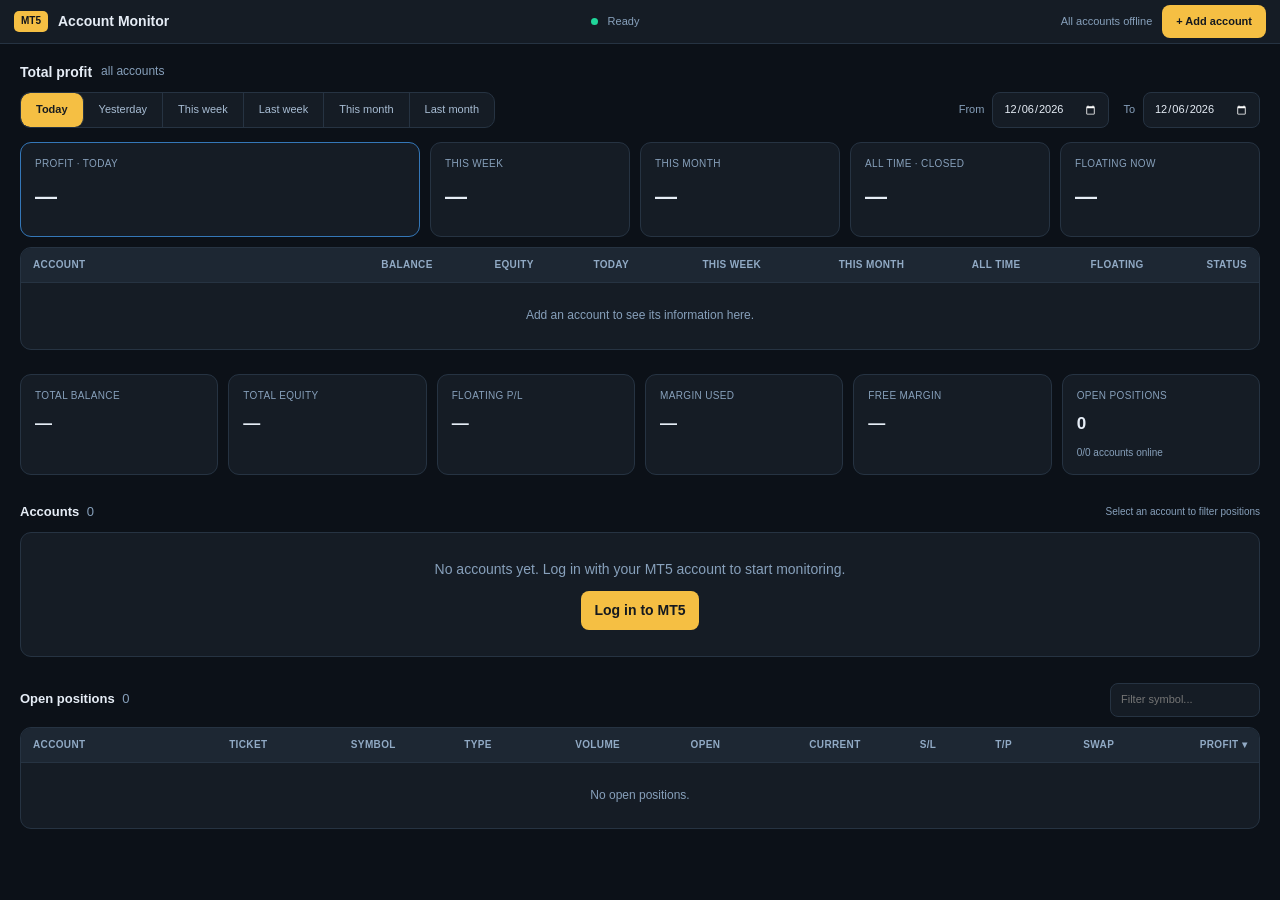
==== index.html @ d5f2b766 "Update index.html" ====
<!doctype html>
<html lang="en">
<head>
<meta charset="utf-8">
<meta name="viewport" content="width=device-width, initial-scale=1">
<meta name="theme-color" content="#0c1118">
<title>Mab KaaKoo | MT5 Account Monitor</title>
<link rel="stylesheet" href="style.css">
</head>
<body>
<header class="topbar">
  <div class="top-left"><span class="mt5-badge">MT5</span><strong>Account Monitor</strong></div>
  <div class="top-center"><span class="status-dot"></span><span id="systemStatus">Ready</span></div>
  <div class="top-right"><span id="onlineSummary">All accounts offline</span><button class="add-button" id="openAdd">+ Add account</button></div>
</header>
<main class="dashboard">
  <section class="profit-section">
    <div class="profit-title"><strong>Total profit</strong><span id="profitScope">all accounts</span></div>
    <div class="filter-line">
      <div class="period-tabs" id="periodTabs">
        <button class="period active" data-period="today">Today</button>
        <button class="period" data-period="yesterday">Yesterday</button>
        <button class="period" data-period="this_week">This week</button>
        <button class="period" data-period="last_week">Last week</button>
        <button class="period" data-period="this_month">This month</button>
        <button class="period" data-period="last_month">Last month</button>
      </div>
      <div class="date-range"><label>From <input type="date" id="dateFrom"></label><label>To <input type="date" id="dateTo"></label></div>
    </div>
    <div class="profit-cards">
      <article class="profit-card primary"><span id="profitPeriodLabel">PROFIT · TODAY</span><b id="profitSelected">—</b><small id="profitSelectedNote"></small></article>
      <article class="profit-card"><span>THIS WEEK</span><b id="profitWeek">—</b></article>
      <article class="profit-card"><span>THIS MONTH</span><b id="profitMonth">—</b></article>
      <article class="profit-card"><span>ALL TIME · CLOSED</span><b id="profitAll">—</b></article>
      <article class="profit-card"><span>FLOATING NOW</span><b id="profitFloating">—</b></article>
    </div>
    <div class="table-card profit-table-wrap">
      <table class="profit-table">
        <thead><tr><th>ACCOUNT</th><th>BALANCE</th><th>EQUITY</th><th>TODAY</th><th>THIS WEEK</th><th>THIS MONTH</th><th>ALL TIME</th><th>FLOATING</th><th>STATUS</th></tr></thead>
        <tbody id="accountRows"><tr><td colspan="9" class="empty-row">Add an account to see its information here.</td></tr></tbody>
      </table>
    </div>
  </section>

  <section class="totals-grid">
    <article class="total-card"><span>TOTAL BALANCE</span><b id="totalBalance">—</b></article>
    <article class="total-card"><span>TOTAL EQUITY</span><b id="totalEquity">—</b></article>
    <article class="total-card"><span>FLOATING P/L</span><b id="totalFloating">—</b></article>
    <article class="total-card"><span>MARGIN USED</span><b id="totalMargin">—</b></article>
    <article class="total-card"><span>FREE MARGIN</span><b id="totalFreeMargin">—</b></article>
    <article class="total-card"><span>OPEN POSITIONS</span><b id="totalPositions">0</b><small id="onlineCount">0/0 accounts online</small></article>
  </section>

  <section class="accounts-section">
    <div class="section-heading"><h2>Accounts <span id="accountCount">0</span></h2><span class="selection-hint" id="selectionHint">Select an account to filter positions</span></div>
    <div class="table-card accounts-empty" id="accountsEmpty">
      <p>No accounts yet. Log in with your MT5 account to start monitoring.</p>
      <button class="login-button" id="emptyAdd">Log in to MT5</button>
    </div>
    <div class="account-cards" id="accountCards"></div>
  </section>

  <section class="positions-section">
    <div class="section-heading"><h2>Open positions <span id="openPositionCount">0</span></h2><div class="position-tools"><button class="clear-filter hidden" id="clearAccountFilter">Show all accounts</button><input class="symbol-filter" id="symbolFilter" placeholder="Filter symbol..."></div></div>
    <div class="table-card positions-table-wrap">
      <table class="positions-table">
        <thead><tr><th>ACCOUNT</th><th>TICKET</th><th>SYMBOL</th><th>TYPE</th><th>VOLUME</th><th>OPEN</th><th>CURRENT</th><th>S/L</th><th>T/P</th><th>SWAP</th><th>PROFIT ▾</th></tr></thead>
        <tbody id="positionRows"><tr><td colspan="11" class="empty-row">No open positions.</td></tr></tbody>
      </table>
    </div>
  </section>
</main>

<div class="modal-backdrop hidden" id="addModal" role="dialog" aria-modal="true" aria-labelledby="modalTitle">
  <div class="modal">
    <button class="close-modal" id="closeModal" aria-label="Close">×</button>
    <h2 id="modalTitle">Log in to an MT5 account</h2>
    <p class="modal-intro">Open an account whose MetaTrader terminal is running the <strong>MT5 Monitor EA</strong>. You need its login, server and the 6-digit pairing code shown on the EA.</p>
    <form id="addAccountForm">
      <label for="accountLogin">Login (account number)</label>
      <input id="accountLogin" type="text" name="mt5_account_number" inputmode="numeric" placeholder="Enter MT5 account number" autocomplete="off" autocapitalize="off" autocorrect="off" spellcheck="false" data-form-type="other" data-lpignore="true" required>
      <label for="accountServer">Server</label>
      <input id="accountServer" placeholder="e.g. JustMarkets-Demo6" autocomplete="off" required>
      <label for="accountCode">Enter 6 Digit</label>
      <input id="accountCode" type="text" name="mt5_pairing_code" placeholder="Enter 6-digit pairing code" inputmode="numeric" minlength="6" maxlength="6" pattern="[0-9]{6}" autocomplete="off" autocapitalize="off" spellcheck="false" required>
      <label for="accountAlias">Display Alias Name</label>
      <input id="accountAlias" placeholder="e.g. T-XAUUSD" maxlength="40" required>
      <div id="formMessage" class="form-message" role="status"></div>
      <div class="modal-actions"><button type="button" class="cancel-button" id="cancelModal">Cancel</button><button type="submit" class="login-button" id="loginButton">Login</button></div>
    </form>
    <p class="modal-note">No MT5 password needed — the data comes from the EA running in the account's own terminal. Only people who know the pairing code can open the account.</p>
  </div>
</div>
<script src="./app.js"></script>
</body>
</html>
---- style.css ----
*{box-sizing:border-box} :root{color-scheme:dark;--bg:#0c1118;--panel:#151c25;--head:#1d2733;--line:#263342;--muted:#87a0bb;--text:#e6edf6;--yellow:#f5bf43;--green:#20d69a;--red:#ff5268;--blue:#4e9bff}
body{margin:0;background:var(--bg);color:var(--text);font:14px/1.45 -apple-system,BlinkMacSystemFont,"Segoe UI",Inter,Roboto,sans-serif}
button,input{font:inherit}.topbar{height:44px;border-bottom:1px solid var(--line);background:#151c25;display:flex;align-items:center;justify-content:space-between;padding:0 14px;position:sticky;top:0;z-index:5}
.top-left,.top-center,.top-right{display:flex;align-items:center;gap:10px}.top-left strong{font-size:14px}.mt5-badge{background:var(--yellow);color:#10151c;border-radius:5px;padding:3px 7px;font-size:10px;font-weight:900}.top-center{font-size:11px;color:var(--muted)}.status-dot{width:7px;height:7px;background:var(--green);border-radius:50%}.top-right{font-size:11px;color:var(--muted)}
.add-button,.login-button{background:var(--yellow);color:#14191f;border:0;border-radius:8px;padding:9px 14px;font-weight:700;cursor:pointer}.dashboard{max-width:1400px;width:calc(100% - 40px);margin:18px auto 42px}
.profit-title{display:flex;gap:9px;align-items:center;margin-bottom:10px}.profit-title span{color:var(--muted);font-size:12px}
.filter-line{display:flex;align-items:center;justify-content:space-between;gap:14px;margin-bottom:14px}.period-tabs{display:flex;overflow:hidden;border-radius:10px;background:var(--panel);border:1px solid var(--line)}.period{border:0;border-right:1px solid var(--line);background:transparent;color:#a8bdd4;padding:9px 15px;font-size:11px;cursor:pointer}.period:last-child{border-right:0}.period.active{background:var(--yellow);color:#171b20;font-weight:800;border-radius:9px}
.date-range{display:flex;gap:14px}.date-range label{display:flex;align-items:center;gap:8px;color:var(--muted);font-size:11px}.date-range input{background:var(--panel);border:1px solid var(--line);color:var(--text);border-radius:8px;padding:8px 10px}
.profit-cards{display:grid;grid-template-columns:2fr repeat(4,1fr);gap:10px;margin-bottom:10px}.profit-card,.total-card,.account-card{background:var(--panel);border:1px solid var(--line);border-radius:11px;padding:14px;min-width:0}.profit-card{min-height:86px;display:flex;flex-direction:column;gap:9px}.profit-card.primary{border-color:#3477b8}.profit-card span,.total-card span{font-size:10px;color:var(--muted);letter-spacing:.35px}.profit-card b{font-size:22px}.profit-card small{color:var(--muted);font-size:10px}.positive{color:var(--green)!important}.negative{color:var(--red)!important}
.table-card{background:var(--panel);border:1px solid var(--line);border-radius:11px;overflow:auto}.profit-table,.accounts-table,.positions-table{width:100%;border-collapse:collapse;white-space:nowrap}.profit-table th,.accounts-table th,.positions-table th{background:var(--head);color:#91aac5;font-size:10px;font-weight:600;letter-spacing:.35px;text-align:right;padding:10px 12px}.profit-table th:first-child,.accounts-table th:first-child,.positions-table th:first-child{text-align:left}.profit-table td,.accounts-table td,.positions-table td{padding:13px 12px;border-top:1px solid var(--line);font-size:12px;text-align:right}.profit-table td:first-child,.accounts-table td:first-child,.positions-table td:first-child{text-align:left}.account-main{display:block;font-weight:700;color:#e8eff8}.account-sub{display:block;color:var(--muted);font-size:10px;margin-top:3px}.empty-row{text-align:center!important;color:var(--muted);padding:24px!important}
.totals-grid{display:grid;grid-template-columns:repeat(6,minmax(0,1fr));gap:10px;margin:24px 0 28px}.total-card{min-height:84px;display:flex;flex-direction:column;gap:9px}.total-card b{font-size:17px}.total-card small{font-size:10px;color:var(--muted)}
.section-heading{display:flex;align-items:center;justify-content:space-between;margin:0 0 10px}.section-heading h2{font-size:13px;margin:0}.section-heading h2 span{font-weight:500;color:var(--muted);margin-left:4px}.selection-hint{font-size:10px;color:var(--muted)}
.accounts-section{margin-bottom:26px}.accounts-table-wrap{margin-bottom:12px}.accounts-table tbody tr{cursor:pointer}.accounts-table tbody tr:hover,.accounts-table tbody tr.selected{background:#1b2938}.online{color:var(--green)}.offline{color:var(--red)}
.account-cards{display:grid;grid-template-columns:repeat(auto-fill,minmax(250px,1fr));gap:12px}.account-card{cursor:pointer;transition:border-color .15s,background .15s}.account-card:hover{border-color:#5b8fc3}.account-card.selected{border:2px solid var(--yellow);padding:13px;background:#192330}.account-card-head{display:flex;justify-content:space-between;gap:8px;align-items:flex-start;margin-bottom:14px}.account-card-title{font-weight:800;font-size:14px}.account-card-sub{font-size:10px;color:var(--muted);margin-top:3px}.status-pill{font-size:9px;color:var(--green);background:#12352f;border-radius:20px;padding:3px 8px}.account-metrics{display:grid;grid-template-columns:1fr 1fr;gap:12px 18px}.metric span{display:block;color:var(--muted);font-size:10px}.metric b{display:block;font-size:13px;margin-top:3px}.account-card-foot{border-top:1px solid var(--line);margin-top:14px;padding-top:10px;display:flex;justify-content:space-between;color:var(--muted);font-size:10px}
.positions-section{margin-top:24px}.position-tools{display:flex;gap:8px;align-items:center}.symbol-filter{width:150px;background:var(--panel);border:1px solid var(--line);border-radius:8px;color:var(--text);padding:8px 10px;font-size:11px}.clear-filter{border:1px solid var(--line);background:#1b2938;color:var(--yellow);border-radius:8px;padding:7px 10px;font-size:10px;cursor:pointer}.type-buy{color:var(--green);font-weight:700}.type-sell{color:var(--red);font-weight:700}
.hidden{display:none!important}.accounts-empty{text-align:center;padding:26px;color:var(--muted)}.accounts-empty p{margin:0 0 12px}.modal-backdrop{position:fixed;inset:0;background:#000b;display:flex;align-items:center;justify-content:center;padding:18px;z-index:20}.modal{width:min(700px,100%);background:#151c25;border:1px solid #d1d8e0;border-radius:20px;padding:34px 36px;position:relative}.modal h2{margin:0 0 18px;font-size:23px}.modal-intro,.modal-note{color:#91a1b5;line-height:1.6}.modal form{display:grid;gap:9px;margin-top:24px}.modal form label{font-weight:700;margin-top:5px}.modal input{width:100%;padding:14px 16px;border:1px solid #2b3949;border-radius:10px;background:#0c1118;color:var(--text);outline:none}.modal input:focus{border-color:var(--yellow)}.modal-actions{display:flex;justify-content:flex-end;gap:10px;margin-top:14px}.cancel-button{background:transparent;border:1px solid var(--line);color:var(--text);border-radius:8px;padding:10px 16px;cursor:pointer}.close-modal{position:absolute;right:22px;top:15px;background:none;border:0;color:var(--muted);font-size:25px;cursor:pointer}.form-message{color:var(--red);font-size:12px;min-height:16px}.modal-note{margin:24px 0 0;font-size:12px}
@media(max-width:900px){.dashboard{width:calc(100% - 24px)}.profit-cards{grid-template-columns:repeat(2,minmax(0,1fr))}.profit-card.primary{grid-column:span 2}.totals-grid{grid-template-columns:repeat(2,minmax(0,1fr))}.filter-line{align-items:stretch;flex-direction:column}.period-tabs{display:grid;grid-template-columns:repeat(3,1fr)}.period{border-bottom:1px solid var(--line)}.date-range{justify-content:space-between}.date-range label{flex:1}.date-range input{min-width:0;width:100%}.date-range label{flex-direction:column;align-items:flex-start;gap:4px}}
@media(max-width:560px){.topbar{padding:0 8px}.top-center{display:none}.top-right{gap:6px}.top-right span{font-size:9px}.add-button{padding:8px 9px;font-size:10px}.dashboard{width:calc(100% - 16px);margin-top:12px}.profit-cards{gap:7px}.profit-card,.total-card{padding:10px;min-height:76px}.profit-card b{font-size:18px}.total-card b{font-size:14px}.date-range{gap:8px}.date-range label{font-size:10px}.date-range input{font-size:10px;padding:7px 5px}.period{padding:10px 4px;font-size:10px}.account-cards{grid-template-columns:1fr}.modal{padding:25px 18px}.modal h2{font-size:19px}.section-heading{align-items:flex-start;gap:8px}.selection-hint{max-width:130px;text-align:right}.symbol-filter{width:125px}.positions-table th,.positions-table td,.accounts-table th,.accounts-table td{padding:10px 8px}}

/* v3.1: one consolidated account list in the upper (green-marked) table */
.profit-table-wrap tbody tr{cursor:pointer}
.profit-table-wrap tbody tr:hover,.profit-table-wrap tbody tr.selected{background:#1b2938}
.profit-table th,.profit-table td{white-space:nowrap}
.profit-table th:first-child{min-width:190px}
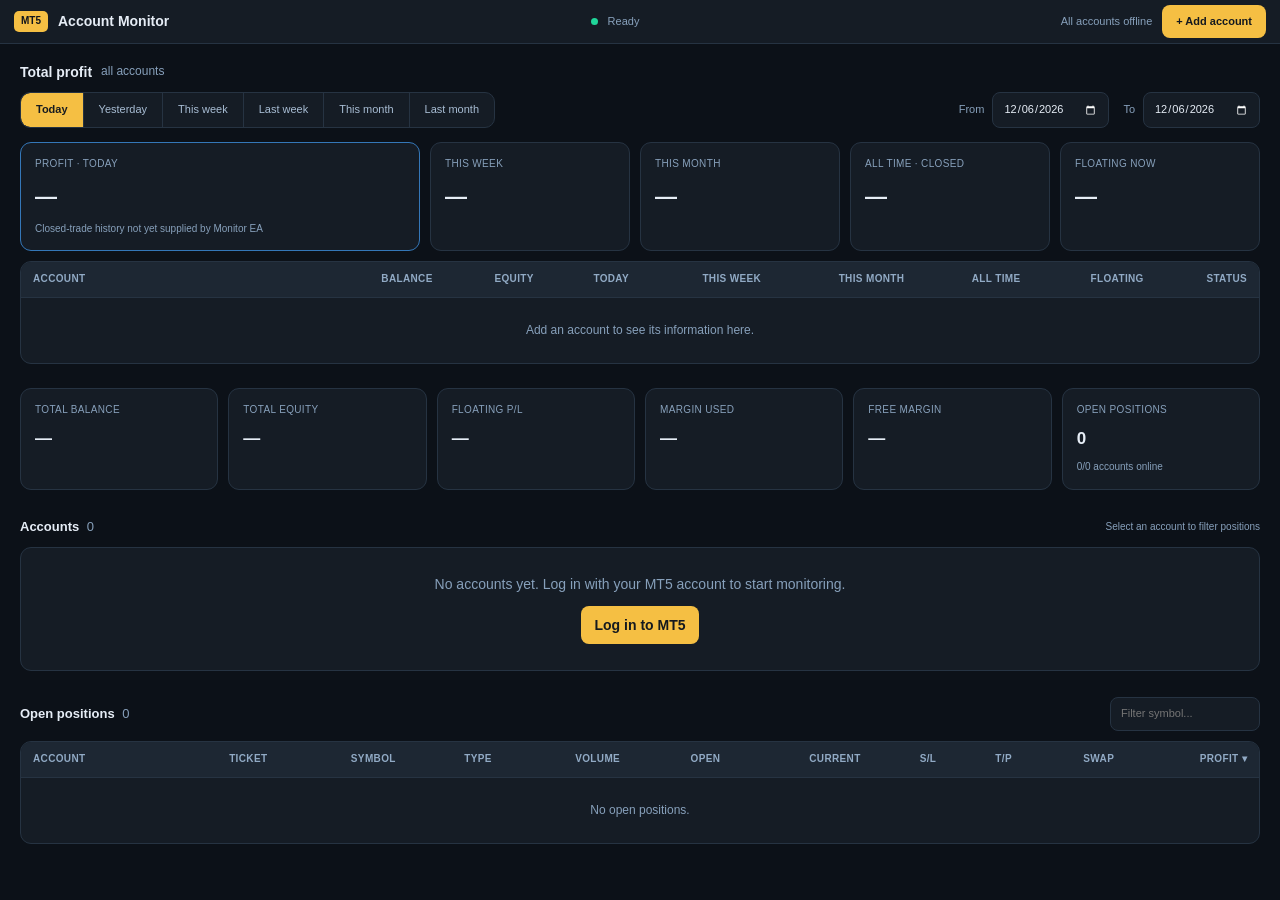
==== commit d7706038: "Add files via upload" ====
--- a/index.html
+++ b/index.html
@@ -5,7 +5,7 @@
 <meta name="viewport" content="width=device-width, initial-scale=1">
 <meta name="theme-color" content="#0c1118">
 <title>Mab KaaKoo | MT5 Account Monitor</title>
-<link rel="stylesheet" href="style.css">
+<link rel="stylesheet" href="style.css?v=20261117-final1">
 </head>
 <body>
 <header class="topbar">
@@ -91,6 +91,6 @@
     <p class="modal-note">No MT5 password needed — the data comes from the EA running in the account's own terminal. Only people who know the pairing code can open the account.</p>
   </div>
 </div>
-<script src="./app.js"></script>
+<script src="app.js?v=20261117-final1"></script>
 </body>
 </html>
--- a/style.css
+++ b/style.css
@@ -22,3 +22,40 @@
 .profit-table-wrap tbody tr:hover,.profit-table-wrap tbody tr.selected{background:#1b2938}
 .profit-table th,.profit-table td{white-space:nowrap}
 .profit-table th:first-child{min-width:190px}
+
+
+/* Account list totals and multi-currency presentation */
+.currency-total{display:block;white-space:nowrap;line-height:1.55}
+.neutral{color:var(--text)!important}
+.account-name-wrap{display:flex;align-items:center;gap:9px;min-width:0}
+.account-order{display:inline-flex;align-items:center;justify-content:center;flex:0 0 28px;height:28px;border-radius:7px;background:#243244;color:#e6edf6;font-weight:800}
+.account-status-dot{display:inline-block;flex:0 0 8px;width:8px;height:8px;border-radius:50%}
+.account-status-dot.online{background:var(--green);box-shadow:0 0 0 3px #20d69a18}
+.account-status-dot.offline{background:var(--red);box-shadow:0 0 0 3px #ff526818}
+.account-name-wrap>div{min-width:0}
+.account-total-row td{background:#202b39;border-top:2px solid #3a4a5d;font-weight:800;padding-top:14px;padding-bottom:14px}
+.account-total-row .account-total-label{color:var(--yellow);text-align:left!important}
+.account-total-row .account-total-values{color:var(--green);text-align:right}
+.account-total-row .account-total-status{color:var(--muted);font-size:10px}
+.profit-card b .currency-total,.total-card b .currency-total{font-size:inherit}
+.total-card b .currency-total{font-size:17px}
+.profit-card b .currency-total{font-size:22px}
+.period-tabs{border-radius:10px;overflow:hidden}
+.period{border-radius:0!important;min-width:0}
+.period.active{border-radius:0!important}
+.period:first-child{border-top-left-radius:9px!important;border-bottom-left-radius:9px!important}
+.period:last-child{border-right:0;border-top-right-radius:9px!important;border-bottom-right-radius:9px!important}
+@media(max-width:900px){
+  .period-tabs{border-radius:10px}
+  .period:nth-child(3){border-right:0}
+  .period:nth-child(n+4){border-top:1px solid var(--line)}
+  .period:last-child{border-bottom-right-radius:9px!important}
+  .period:nth-child(4){border-bottom-left-radius:9px!important}
+}
+@media(max-width:560px){
+  .profit-table{min-width:980px}
+  .profit-table-wrap{-webkit-overflow-scrolling:touch}
+  .account-total-row td{padding:12px 10px}
+  .total-card b .currency-total{font-size:14px}
+  .profit-card b .currency-total{font-size:18px}
+}
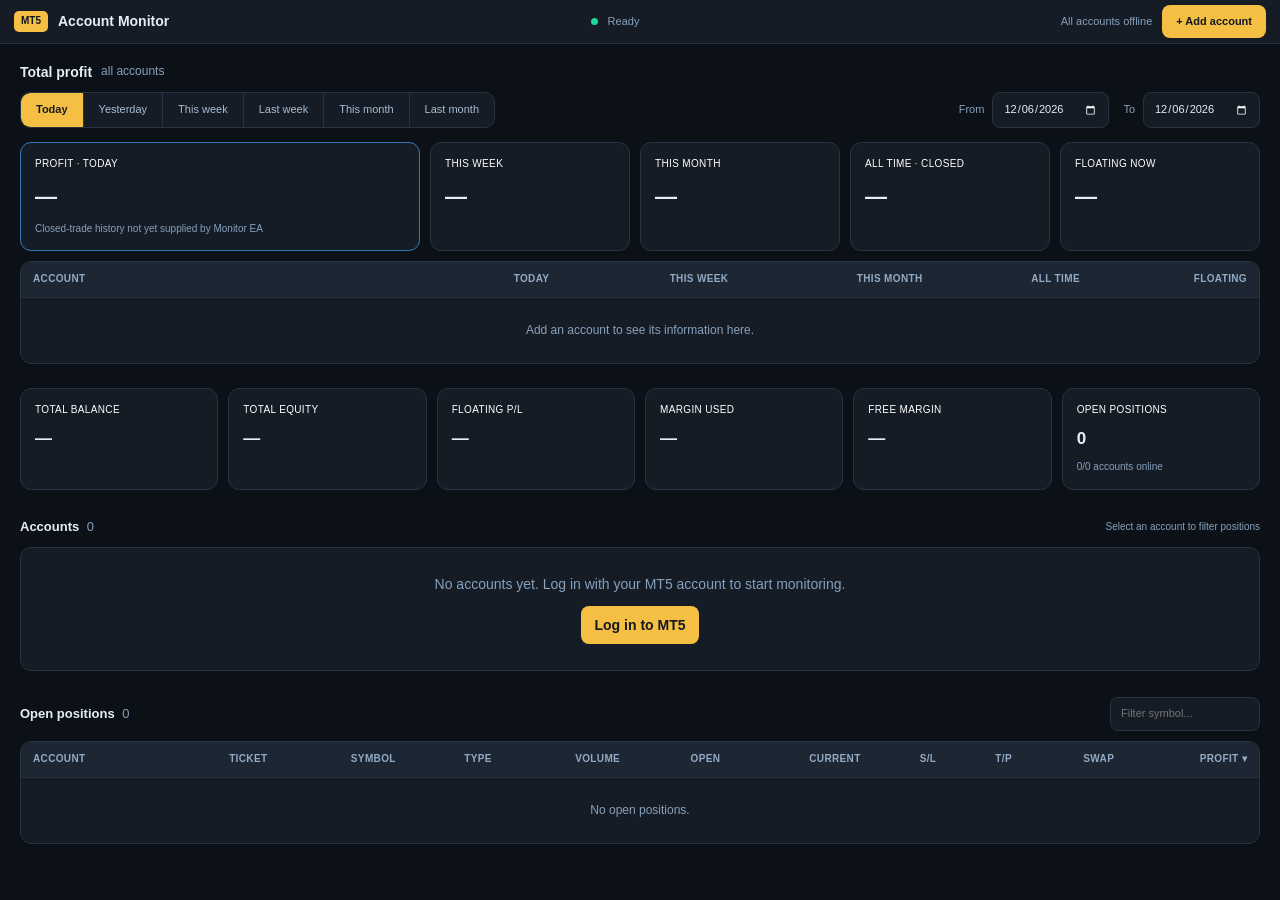
==== commit 6c97eb03: "Add files via upload" ====
--- a/index.html
+++ b/index.html
@@ -5,7 +5,7 @@
 <meta name="viewport" content="width=device-width, initial-scale=1">
 <meta name="theme-color" content="#0c1118">
 <title>Mab KaaKoo | MT5 Account Monitor</title>
-<link rel="stylesheet" href="style.css?v=20261117-final1">
+<link rel="stylesheet" href="style.css?v=20261117-accounttable2">
 </head>
 <body>
 <header class="topbar">
@@ -36,8 +36,8 @@
     </div>
     <div class="table-card profit-table-wrap">
       <table class="profit-table">
-        <thead><tr><th>ACCOUNT</th><th>BALANCE</th><th>EQUITY</th><th>TODAY</th><th>THIS WEEK</th><th>THIS MONTH</th><th>ALL TIME</th><th>FLOATING</th><th>STATUS</th></tr></thead>
-        <tbody id="accountRows"><tr><td colspan="9" class="empty-row">Add an account to see its information here.</td></tr></tbody>
+        <thead><tr><th>ACCOUNT</th><th>TODAY</th><th>THIS WEEK</th><th>THIS MONTH</th><th>ALL TIME</th><th>FLOATING</th></tr></thead>
+        <tbody id="accountRows"><tr><td colspan="6" class="empty-row">Add an account to see its information here.</td></tr></tbody>
       </table>
     </div>
   </section>
@@ -91,6 +91,6 @@
     <p class="modal-note">No MT5 password needed — the data comes from the EA running in the account's own terminal. Only people who know the pairing code can open the account.</p>
   </div>
 </div>
-<script src="app.js?v=20261117-final1"></script>
+<script src="app.js?v=20261117-accounttable2"></script>
 </body>
 </html>
--- a/style.css
+++ b/style.css
@@ -6,7 +6,7 @@
 .profit-title{display:flex;gap:9px;align-items:center;margin-bottom:10px}.profit-title span{color:var(--muted);font-size:12px}
 .filter-line{display:flex;align-items:center;justify-content:space-between;gap:14px;margin-bottom:14px}.period-tabs{display:flex;overflow:hidden;border-radius:10px;background:var(--panel);border:1px solid var(--line)}.period{border:0;border-right:1px solid var(--line);background:transparent;color:#a8bdd4;padding:9px 15px;font-size:11px;cursor:pointer}.period:last-child{border-right:0}.period.active{background:var(--yellow);color:#171b20;font-weight:800;border-radius:9px}
 .date-range{display:flex;gap:14px}.date-range label{display:flex;align-items:center;gap:8px;color:var(--muted);font-size:11px}.date-range input{background:var(--panel);border:1px solid var(--line);color:var(--text);border-radius:8px;padding:8px 10px}
-.profit-cards{display:grid;grid-template-columns:2fr repeat(4,1fr);gap:10px;margin-bottom:10px}.profit-card,.total-card,.account-card{background:var(--panel);border:1px solid var(--line);border-radius:11px;padding:14px;min-width:0}.profit-card{min-height:86px;display:flex;flex-direction:column;gap:9px}.profit-card.primary{border-color:#3477b8}.profit-card span,.total-card span{font-size:10px;color:var(--muted);letter-spacing:.35px}.profit-card b{font-size:22px}.profit-card small{color:var(--muted);font-size:10px}.positive{color:var(--green)!important}.negative{color:var(--red)!important}
+.profit-cards{display:grid;grid-template-columns:2fr repeat(4,1fr);gap:10px;margin-bottom:10px}.profit-card,.total-card,.account-card{background:var(--panel);border:1px solid var(--line);border-radius:11px;padding:14px;min-width:0}.profit-card{min-height:86px;display:flex;flex-direction:column;gap:9px}.profit-card.primary{border-color:#3477b8}.profit-card span,.total-card span{font-size:10px;color:#ffffff;letter-spacing:.35px}.profit-card b{font-size:22px}.profit-card small{color:var(--muted);font-size:10px}.positive{color:var(--green)!important}.negative{color:var(--red)!important}
 .table-card{background:var(--panel);border:1px solid var(--line);border-radius:11px;overflow:auto}.profit-table,.accounts-table,.positions-table{width:100%;border-collapse:collapse;white-space:nowrap}.profit-table th,.accounts-table th,.positions-table th{background:var(--head);color:#91aac5;font-size:10px;font-weight:600;letter-spacing:.35px;text-align:right;padding:10px 12px}.profit-table th:first-child,.accounts-table th:first-child,.positions-table th:first-child{text-align:left}.profit-table td,.accounts-table td,.positions-table td{padding:13px 12px;border-top:1px solid var(--line);font-size:12px;text-align:right}.profit-table td:first-child,.accounts-table td:first-child,.positions-table td:first-child{text-align:left}.account-main{display:block;font-weight:700;color:#e8eff8}.account-sub{display:block;color:var(--muted);font-size:10px;margin-top:3px}.empty-row{text-align:center!important;color:var(--muted);padding:24px!important}
 .totals-grid{display:grid;grid-template-columns:repeat(6,minmax(0,1fr));gap:10px;margin:24px 0 28px}.total-card{min-height:84px;display:flex;flex-direction:column;gap:9px}.total-card b{font-size:17px}.total-card small{font-size:10px;color:var(--muted)}
 .section-heading{display:flex;align-items:center;justify-content:space-between;margin:0 0 10px}.section-heading h2{font-size:13px;margin:0}.section-heading h2 span{font-weight:500;color:var(--muted);margin-left:4px}.selection-hint{font-size:10px;color:var(--muted)}
@@ -33,7 +33,7 @@
 .account-status-dot.online{background:var(--green);box-shadow:0 0 0 3px #20d69a18}
 .account-status-dot.offline{background:var(--red);box-shadow:0 0 0 3px #ff526818}
 .account-name-wrap>div{min-width:0}
-.account-total-row td{background:#202b39;border-top:2px solid #3a4a5d;font-weight:800;padding-top:14px;padding-bottom:14px}
+.account-total-row td{background:#202b39;border-top:2px solid #3a4a5d;font-weight:500;padding-top:14px;padding-bottom:14px;font-size:16px;}
 .account-total-row .account-total-label{color:var(--yellow);text-align:left!important}
 .account-total-row .account-total-values{color:var(--green);text-align:right}
 .account-total-row .account-total-status{color:var(--muted);font-size:10px}
@@ -47,9 +47,10 @@
 .period:last-child{border-right:0;border-top-right-radius:9px!important;border-bottom-right-radius:9px!important}
 @media(max-width:900px){
   .period-tabs{border-radius:10px}
+  .period:first-child{border-bottom-left-radius:0px!important}
   .period:nth-child(3){border-right:0}
   .period:nth-child(n+4){border-top:1px solid var(--line)}
-  .period:last-child{border-bottom-right-radius:9px!important}
+  .period:last-child{border-bottom-right-radius:9px!important;border-top-right-radius:0px!important}
   .period:nth-child(4){border-bottom-left-radius:9px!important}
 }
 @media(max-width:560px){
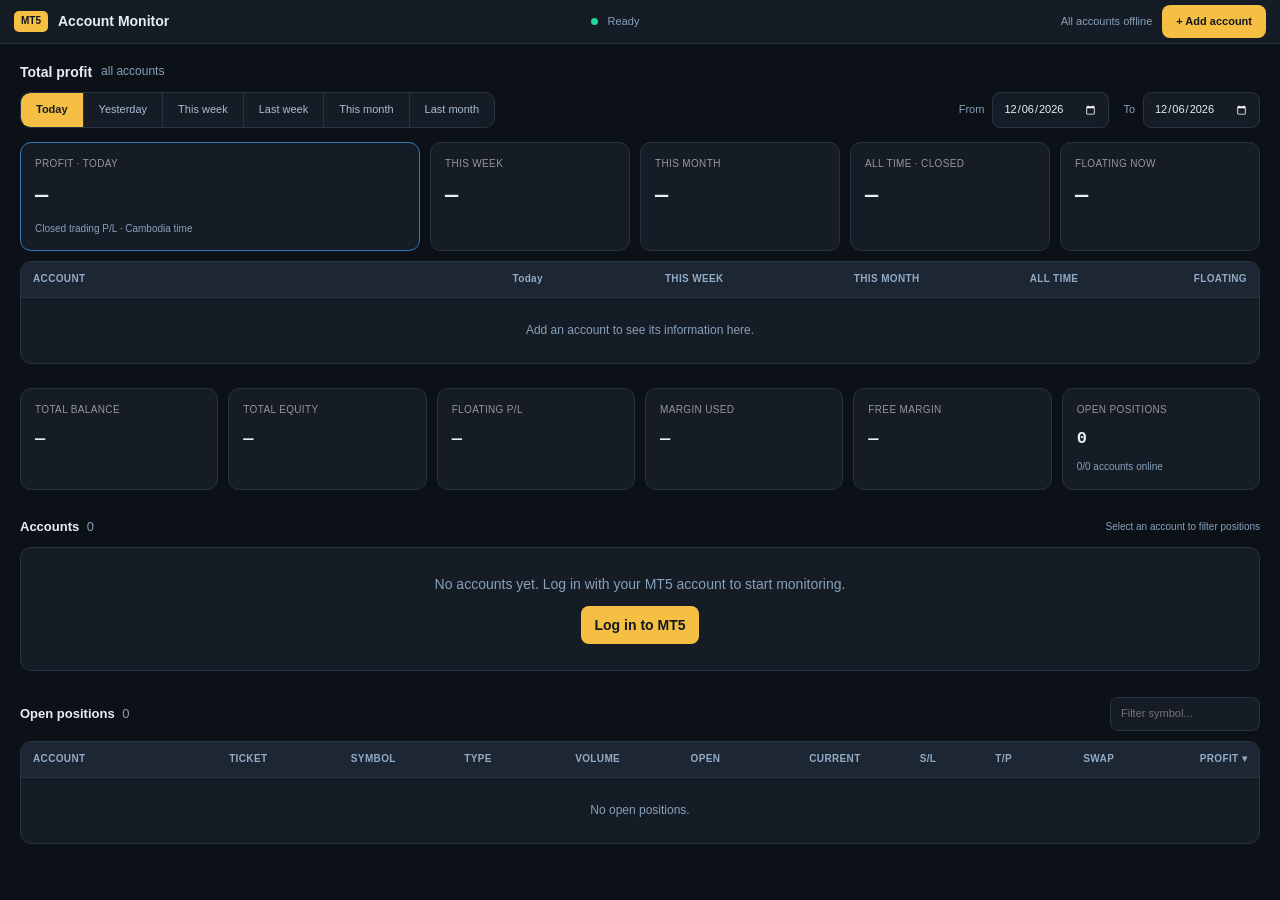
==== commit 71d2851f: "Add files via upload" ====
--- a/index.html
+++ b/index.html
@@ -2,10 +2,11 @@
 <html lang="en">
 <head>
 <meta charset="utf-8">
-<meta name="viewport" content="width=device-width, initial-scale=1">
+<meta name="viewport" content="width=device-width, initial-scale=1, maximum-scale=1, user-scalable=no">
 <meta name="theme-color" content="#0c1118">
 <title>Mab KaaKoo | MT5 Account Monitor</title>
 <link rel="stylesheet" href="style.css?v=20261117-accounttable2">
+<link rel="icon" type="image/x-icon" href="favicon.ico">
 </head>
 <body>
 <header class="topbar">
--- a/style.css
+++ b/style.css
@@ -1,4 +1,4 @@
-*{box-sizing:border-box} :root{color-scheme:dark;--bg:#0c1118;--panel:#151c25;--head:#1d2733;--line:#263342;--muted:#87a0bb;--text:#e6edf6;--yellow:#f5bf43;--green:#20d69a;--red:#ff5268;--blue:#4e9bff}
+*{box-sizing:border-box} :root{color-scheme:dark;--bg:#0c1118;--panel:#151c25;--head:#1d2733;--line:#263342;--muted:#87a0bb;--text:#e6edf6;--yellow:#f5bf43;--green:#20d69a;--red:#ff5268;--blue:#4e9bff;--mono:ui-monospace,SFMono-Regular,Menlo,Monaco,Consolas,"Liberation Mono",monospace}
 body{margin:0;background:var(--bg);color:var(--text);font:14px/1.45 -apple-system,BlinkMacSystemFont,"Segoe UI",Inter,Roboto,sans-serif}
 button,input{font:inherit}.topbar{height:44px;border-bottom:1px solid var(--line);background:#151c25;display:flex;align-items:center;justify-content:space-between;padding:0 14px;position:sticky;top:0;z-index:5}
 .top-left,.top-center,.top-right{display:flex;align-items:center;gap:10px}.top-left strong{font-size:14px}.mt5-badge{background:var(--yellow);color:#10151c;border-radius:5px;padding:3px 7px;font-size:10px;font-weight:900}.top-center{font-size:11px;color:var(--muted)}.status-dot{width:7px;height:7px;background:var(--green);border-radius:50%}.top-right{font-size:11px;color:var(--muted)}
@@ -6,7 +6,7 @@
 .profit-title{display:flex;gap:9px;align-items:center;margin-bottom:10px}.profit-title span{color:var(--muted);font-size:12px}
 .filter-line{display:flex;align-items:center;justify-content:space-between;gap:14px;margin-bottom:14px}.period-tabs{display:flex;overflow:hidden;border-radius:10px;background:var(--panel);border:1px solid var(--line)}.period{border:0;border-right:1px solid var(--line);background:transparent;color:#a8bdd4;padding:9px 15px;font-size:11px;cursor:pointer}.period:last-child{border-right:0}.period.active{background:var(--yellow);color:#171b20;font-weight:800;border-radius:9px}
 .date-range{display:flex;gap:14px}.date-range label{display:flex;align-items:center;gap:8px;color:var(--muted);font-size:11px}.date-range input{background:var(--panel);border:1px solid var(--line);color:var(--text);border-radius:8px;padding:8px 10px}
-.profit-cards{display:grid;grid-template-columns:2fr repeat(4,1fr);gap:10px;margin-bottom:10px}.profit-card,.total-card,.account-card{background:var(--panel);border:1px solid var(--line);border-radius:11px;padding:14px;min-width:0}.profit-card{min-height:86px;display:flex;flex-direction:column;gap:9px}.profit-card.primary{border-color:#3477b8}.profit-card span,.total-card span{font-size:10px;color:#ffffff;letter-spacing:.35px}.profit-card b{font-size:22px}.profit-card small{color:var(--muted);font-size:10px}.positive{color:var(--green)!important}.negative{color:var(--red)!important}
+.profit-cards{display:grid;grid-template-columns:2fr repeat(4,1fr);gap:10px;margin-bottom:10px}.profit-card,.total-card,.account-card{background:var(--panel);border:1px solid var(--line);border-radius:11px;padding:14px;min-width:0}.profit-card{min-height:86px;display:flex;flex-direction:column;gap:9px}.profit-card.primary{border-color:#3477b8}.profit-card span,.total-card span{font-size:10px;color:var(--muted);letter-spacing:.35px}.profit-card b{font-size:22px}.profit-card small{color:var(--muted);font-size:10px}.positive{color:var(--green)!important}.negative{color:var(--red)!important}
 .table-card{background:var(--panel);border:1px solid var(--line);border-radius:11px;overflow:auto}.profit-table,.accounts-table,.positions-table{width:100%;border-collapse:collapse;white-space:nowrap}.profit-table th,.accounts-table th,.positions-table th{background:var(--head);color:#91aac5;font-size:10px;font-weight:600;letter-spacing:.35px;text-align:right;padding:10px 12px}.profit-table th:first-child,.accounts-table th:first-child,.positions-table th:first-child{text-align:left}.profit-table td,.accounts-table td,.positions-table td{padding:13px 12px;border-top:1px solid var(--line);font-size:12px;text-align:right}.profit-table td:first-child,.accounts-table td:first-child,.positions-table td:first-child{text-align:left}.account-main{display:block;font-weight:700;color:#e8eff8}.account-sub{display:block;color:var(--muted);font-size:10px;margin-top:3px}.empty-row{text-align:center!important;color:var(--muted);padding:24px!important}
 .totals-grid{display:grid;grid-template-columns:repeat(6,minmax(0,1fr));gap:10px;margin:24px 0 28px}.total-card{min-height:84px;display:flex;flex-direction:column;gap:9px}.total-card b{font-size:17px}.total-card small{font-size:10px;color:var(--muted)}
 .section-heading{display:flex;align-items:center;justify-content:space-between;margin:0 0 10px}.section-heading h2{font-size:13px;margin:0}.section-heading h2 span{font-weight:500;color:var(--muted);margin-left:4px}.selection-hint{font-size:10px;color:var(--muted)}
@@ -33,12 +33,12 @@
 .account-status-dot.online{background:var(--green);box-shadow:0 0 0 3px #20d69a18}
 .account-status-dot.offline{background:var(--red);box-shadow:0 0 0 3px #ff526818}
 .account-name-wrap>div{min-width:0}
-.account-total-row td{background:#202b39;border-top:2px solid #3a4a5d;font-weight:500;padding-top:14px;padding-bottom:14px;font-size:16px;}
+.account-total-row td{background:#202b39;border-top:2px solid #3a4a5d;font-weight:800;padding-top:14px;padding-bottom:14px}
 .account-total-row .account-total-label{color:var(--yellow);text-align:left!important}
 .account-total-row .account-total-values{color:var(--green);text-align:right}
 .account-total-row .account-total-status{color:var(--muted);font-size:10px}
-.profit-card b .currency-total,.total-card b .currency-total{font-size:inherit}
-.total-card b .currency-total{font-size:17px}
+.profit-card b .currency-total,.total-card b .currency-total{font-size:inherit;}
+.total-card b .currency-total{font-size:17px;color:#fff}
 .profit-card b .currency-total{font-size:22px}
 .period-tabs{border-radius:10px;overflow:hidden}
 .period{border-radius:0!important;min-width:0}
@@ -47,10 +47,9 @@
 .period:last-child{border-right:0;border-top-right-radius:9px!important;border-bottom-right-radius:9px!important}
 @media(max-width:900px){
   .period-tabs{border-radius:10px}
-  .period:first-child{border-bottom-left-radius:0px!important}
   .period:nth-child(3){border-right:0}
   .period:nth-child(n+4){border-top:1px solid var(--line)}
-  .period:last-child{border-bottom-right-radius:9px!important;border-top-right-radius:0px!important}
+  .period:last-child{border-bottom-right-radius:9px!important}
   .period:nth-child(4){border-bottom-left-radius:9px!important}
 }
 @media(max-width:560px){
@@ -60,3 +59,33 @@
   .total-card b .currency-total{font-size:14px}
   .profit-card b .currency-total{font-size:18px}
 }
+
+/* Profit and account summary card titles */
+.profit-card > span,
+.total-card > span {
+  color: #969696;
+}
+
+/* Account profit table: improve readability of account values and totals only */
+.profit-table tbody tr:not(.account-total-row) td:not(:first-child) {
+  font-size: 14px;
+}
+
+.profit-table tbody tr.account-total-row td:not(:first-child) {
+  font-size: 16px;
+  font-weight: 600;
+}
+
+/* Monospaced, tabular figures for monetary, profit and price values */
+.profit-card b,
+.total-card b,
+.profit-table td:not(:first-child),
+.account-metrics .metric b,
+.positions-table td.numeric,
+.positions-table td.price,
+.positions-table td.profit,
+.positions-table td.change {
+  font-family: var(--mono);
+  font-variant-numeric: tabular-nums;
+}
+
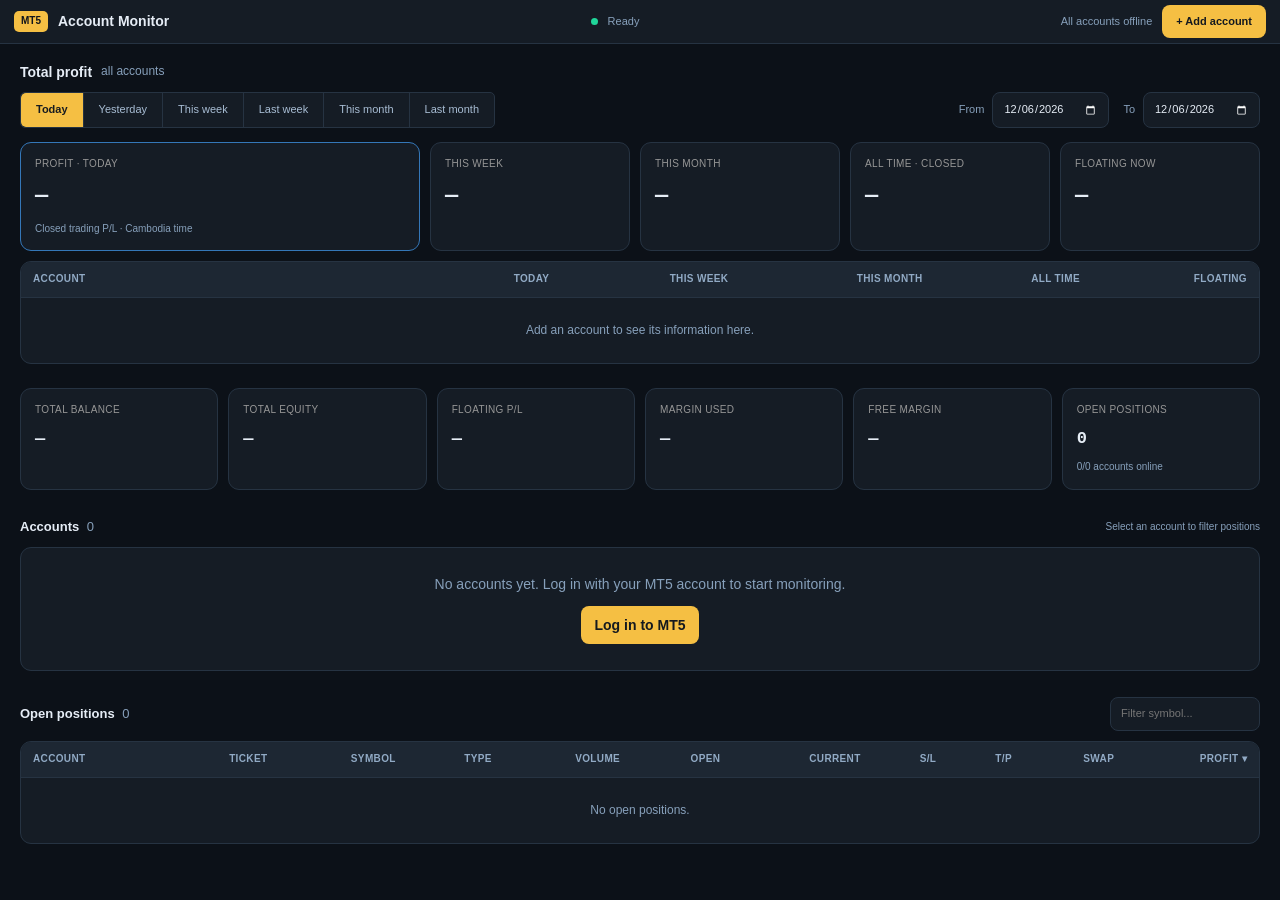
==== commit 21e06abe: "Add files via upload" ====
--- a/index.html
+++ b/index.html
@@ -5,7 +5,7 @@
 <meta name="viewport" content="width=device-width, initial-scale=1, maximum-scale=1, user-scalable=no">
 <meta name="theme-color" content="#0c1118">
 <title>Mab KaaKoo | MT5 Account Monitor</title>
-<link rel="stylesheet" href="style.css?v=20261117-accounttable2">
+<link rel="stylesheet" href="style.css?v=20261119-webcontrols">
 <link rel="icon" type="image/x-icon" href="favicon.ico">
 </head>
 <body>
@@ -92,6 +92,6 @@
     <p class="modal-note">No MT5 password needed — the data comes from the EA running in the account's own terminal. Only people who know the pairing code can open the account.</p>
   </div>
 </div>
-<script src="app.js?v=20261117-accounttable2"></script>
+<script src="app.js?v=20261119-webcontrols"></script>
 </body>
 </html>
--- a/style.css
+++ b/style.css
@@ -15,7 +15,7 @@
 .positions-section{margin-top:24px}.position-tools{display:flex;gap:8px;align-items:center}.symbol-filter{width:150px;background:var(--panel);border:1px solid var(--line);border-radius:8px;color:var(--text);padding:8px 10px;font-size:11px}.clear-filter{border:1px solid var(--line);background:#1b2938;color:var(--yellow);border-radius:8px;padding:7px 10px;font-size:10px;cursor:pointer}.type-buy{color:var(--green);font-weight:700}.type-sell{color:var(--red);font-weight:700}
 .hidden{display:none!important}.accounts-empty{text-align:center;padding:26px;color:var(--muted)}.accounts-empty p{margin:0 0 12px}.modal-backdrop{position:fixed;inset:0;background:#000b;display:flex;align-items:center;justify-content:center;padding:18px;z-index:20}.modal{width:min(700px,100%);background:#151c25;border:1px solid #d1d8e0;border-radius:20px;padding:34px 36px;position:relative}.modal h2{margin:0 0 18px;font-size:23px}.modal-intro,.modal-note{color:#91a1b5;line-height:1.6}.modal form{display:grid;gap:9px;margin-top:24px}.modal form label{font-weight:700;margin-top:5px}.modal input{width:100%;padding:14px 16px;border:1px solid #2b3949;border-radius:10px;background:#0c1118;color:var(--text);outline:none}.modal input:focus{border-color:var(--yellow)}.modal-actions{display:flex;justify-content:flex-end;gap:10px;margin-top:14px}.cancel-button{background:transparent;border:1px solid var(--line);color:var(--text);border-radius:8px;padding:10px 16px;cursor:pointer}.close-modal{position:absolute;right:22px;top:15px;background:none;border:0;color:var(--muted);font-size:25px;cursor:pointer}.form-message{color:var(--red);font-size:12px;min-height:16px}.modal-note{margin:24px 0 0;font-size:12px}
 @media(max-width:900px){.dashboard{width:calc(100% - 24px)}.profit-cards{grid-template-columns:repeat(2,minmax(0,1fr))}.profit-card.primary{grid-column:span 2}.totals-grid{grid-template-columns:repeat(2,minmax(0,1fr))}.filter-line{align-items:stretch;flex-direction:column}.period-tabs{display:grid;grid-template-columns:repeat(3,1fr)}.period{border-bottom:1px solid var(--line)}.date-range{justify-content:space-between}.date-range label{flex:1}.date-range input{min-width:0;width:100%}.date-range label{flex-direction:column;align-items:flex-start;gap:4px}}
-@media(max-width:560px){.topbar{padding:0 8px}.top-center{display:none}.top-right{gap:6px}.top-right span{font-size:9px}.add-button{padding:8px 9px;font-size:10px}.dashboard{width:calc(100% - 16px);margin-top:12px}.profit-cards{gap:7px}.profit-card,.total-card{padding:10px;min-height:76px}.profit-card b{font-size:18px}.total-card b{font-size:14px}.date-range{gap:8px}.date-range label{font-size:10px}.date-range input{font-size:10px;padding:7px 5px}.period{padding:10px 4px;font-size:10px}.account-cards{grid-template-columns:1fr}.modal{padding:25px 18px}.modal h2{font-size:19px}.section-heading{align-items:flex-start;gap:8px}.selection-hint{max-width:130px;text-align:right}.symbol-filter{width:125px}.positions-table th,.positions-table td,.accounts-table th,.accounts-table td{padding:10px 8px}}
+@media(max-width:560px){.topbar{padding:0 8px}.top-center{display:none}.top-right{gap:6px}.top-right span{font-size:9px}.add-button{padding:8px 9px;font-size:10px}.dashboard{width:calc(100% - 16px);margin-top:12px}.profit-cards{gap:7px}.profit-card,.total-card{padding:10px;min-height:76px}.profit-card b{font-size:18px}.total-card b{font-size:14px}.date-range{gap:8px}.date-range label{font-size:10px}.date-range input{font-size:10px;padding:7px 5px}.period{padding:7px 4px;font-size:10px}.account-cards{grid-template-columns:1fr}.modal{padding:25px 18px}.modal h2{font-size:19px}.section-heading{align-items:flex-start;gap:8px}.selection-hint{max-width:130px;text-align:right}.symbol-filter{width:125px}.positions-table th,.positions-table td,.accounts-table th,.accounts-table td{padding:10px 8px}}
 
 /* v3.1: one consolidated account list in the upper (green-marked) table */
 .profit-table-wrap tbody tr{cursor:pointer}
@@ -39,26 +39,13 @@
 .account-total-row .account-total-status{color:var(--muted);font-size:10px}
 .profit-card b .currency-total,.total-card b .currency-total{font-size:inherit;}
 .total-card b .currency-total{font-size:17px;color:#fff}
-.profit-card b .currency-total{font-size:22px}
-.period-tabs{border-radius:10px;overflow:hidden}
+.profit-card b .currency-total{font-size:20px;font-weight:500}
+.period-tabs{border-radius:5px;overflow:hidden}
 .period{border-radius:0!important;min-width:0}
 .period.active{border-radius:0!important}
-.period:first-child{border-top-left-radius:9px!important;border-bottom-left-radius:9px!important}
-.period:last-child{border-right:0;border-top-right-radius:9px!important;border-bottom-right-radius:9px!important}
-@media(max-width:900px){
-  .period-tabs{border-radius:10px}
-  .period:nth-child(3){border-right:0}
-  .period:nth-child(n+4){border-top:1px solid var(--line)}
-  .period:last-child{border-bottom-right-radius:9px!important}
-  .period:nth-child(4){border-bottom-left-radius:9px!important}
-}
-@media(max-width:560px){
-  .profit-table{min-width:980px}
-  .profit-table-wrap{-webkit-overflow-scrolling:touch}
-  .account-total-row td{padding:12px 10px}
-  .total-card b .currency-total{font-size:14px}
-  .profit-card b .currency-total{font-size:18px}
-}
+.period:first-child{border-top-left-radius:5px!important;border-bottom-left-radius:5px!important}
+.period:last-child{border-right:0;border-top-right-radius:5px!important;border-bottom-right-radius:5px!important}
+
 
 /* Profit and account summary card titles */
 .profit-card > span,
@@ -89,3 +76,213 @@
   font-variant-numeric: tabular-nums;
 }
 
+
+
+/* Open positions footer totals */
+.positions-total-row td {
+  background: #202b39;
+  border-top: 2px solid #3a4a5d;
+  padding-top: 14px;
+  padding-bottom: 14px;
+  font-weight: 700;
+  font-family: var(--mono);
+  font-variant-numeric: tabular-nums;
+}
+.positions-total-row .positions-total-label {
+  color: var(--yellow);
+  text-align: left !important;
+  font-family: inherit;
+}
+.positions-total-row .positions-total-values {
+  text-align: right;
+}
+.positions-total-row .currency-total {
+  display: block;
+  white-space: nowrap;
+  line-height: 1.55;
+}
+
+
+/* Account table currency labels use muted blue; amount keeps its profit color. */
+.profit-table .account-currency-code {
+  color: #a5a5a5 !important;
+  font-size: 90%;
+  margin-left: 3px;
+  vertical-align: baseline;  
+}
+
+@media(max-width:900px){
+  .period-tabs{border-radius:7px}
+  .period:nth-child(3){border-right:0}
+  .period:nth-child(n+4){border-top:1px solid var(--line)}
+  .period:first-child{border-top-left-radius:7px!important;border-bottom-left-radius:0px!important}
+  .period:last-child{border-bottom-right-radius:7px!important;border-top-right-radius:0px!important;}
+  .period:nth-child(4){border-bottom-left-radius:7px!important}
+}
+@media(max-width:560px){
+  .profit-table{min-width:980px}
+  .profit-table-wrap{-webkit-overflow-scrolling:touch}
+  .account-total-row td{padding:12px 10px}
+  .total-card b .currency-total{font-size:14px;font-weight:500}
+  .profit-card b .currency-total{font-size:16px;font-weight:500}
+}
+
+/* Mobile compact frozen Account columns: preserve all existing desktop styling. */
+@media (max-width: 560px) {
+  /* Account profit table: compact sticky first column. */
+  .profit-table th:first-child,
+  .profit-table td:first-child {
+    width: 155px;
+    min-width: 155px;
+    max-width: 155px;
+    white-space: normal;
+    overflow-wrap: anywhere;
+  }
+
+  .profit-table .account-name-wrap {
+    gap: 5px;
+    align-items: flex-start;
+  }
+
+  /* Simple sequence number instead of a filled square. */
+  .profit-table .account-order {
+    flex: 0 0 12px;
+    width: 12px;
+    height: auto;
+    min-height: 0;
+    padding: 0;
+    margin-top: 1px;
+    border-radius: 0;
+    background: transparent;
+    color: var(--muted);
+    font-size: 10px;
+    font-weight: 600;
+  }
+
+  .profit-table .account-status-dot {
+    flex: 0 0 7px;
+    width: 7px;
+    height: 7px;
+    margin-top: 5px;
+  }
+
+  .profit-table .account-main,
+  .profit-table .account-sub {
+    white-space: normal;
+    overflow-wrap: anywhere;
+    word-break: normal;
+  }
+
+  .profit-table .account-sub {
+    line-height: 1.35;
+  }
+
+  /* Add a compact ID prefix before the account number shown in account-sub. */
+  .profit-table .account-sub::before {
+    content: "ID #";
+    color: var(--muted);
+    font-size: 9px;
+  }
+
+  /* Keep the account total footer aligned with the compact frozen column. */
+  .profit-table .account-total-row td:first-child {
+    width: 155px;
+    min-width: 155px;
+    max-width: 155px;
+  }
+
+  /* Open positions: compact sticky Account column and allow account names to wrap. */
+  .positions-table th:first-child,
+  .positions-table td:first-child {
+    width: 125px;
+    min-width: 125px;
+    max-width: 125px;
+    white-space: normal;
+    overflow-wrap: anywhere;
+    word-break: normal;
+  }
+
+  .positions-table .positions-total-row td:first-child {
+    width: 125px;
+    min-width: 125px;
+    max-width: 125px;
+  }
+}
+
+/* Mobile horizontal scrolling: freeze first Account column in both tables. */
+@media (max-width: 900px) {
+  .profit-table-wrap,
+  .positions-section .table-card {
+    overflow-x: auto;
+    -webkit-overflow-scrolling: touch;
+  }
+
+  .profit-table th:first-child,
+  .profit-table td:first-child,
+  .positions-table th:first-child,
+  .positions-table td:first-child {
+    position: sticky;
+    left: 0;
+    z-index: 2;
+    background: var(--panel);
+    background-clip: padding-box;
+    box-shadow: 1px 0 0 var(--line);
+  }
+
+  .profit-table thead th:first-child,
+  .positions-table thead th:first-child {
+    z-index: 4;
+    background: var(--head);
+  }
+
+  .profit-table tbody tr:hover td:first-child,
+  .profit-table tbody tr.selected td:first-child,
+  .positions-table tbody tr:hover td:first-child,
+  .positions-table tbody tr.selected td:first-child {
+    background: #1b2938;
+  }
+
+  .profit-table tbody tr.account-total-row td:first-child,
+  .positions-table tbody tr.positions-total-row td:first-child {
+    background: #202b39;
+  }
+}
+
+
+/* Account table secondary trade/position counts under the monetary values. */
+.profit-table .account-cell-meta {
+  display: block;
+  margin-top: 4px;
+  color: #a5a5a5;
+  font-size: 10px;
+  font-weight: 400;
+  line-height: 1.25;
+  white-space: nowrap;
+}
+@media (max-width: 560px) {
+  .profit-table .account-cell-meta { font-size: 9px; margin-top: 3px; }
+}
+
+
+/* Subtle account-group tints in the Open Positions table.
+   Every position from the same account shares one readable background. */
+.positions-table tbody tr.position-account-group-0 td { background-color: #192d2b; }
+.positions-table tbody tr.position-account-group-1 td { background-color: #2b2a20; }
+.positions-table tbody tr.position-account-group-2 td { background-color: #29243a; }
+.positions-table tbody tr.position-account-group-3 td { background-color: #1d2b3a; }
+.positions-table tbody tr.position-account-group-4 td { background-color: #33272b; }
+
+/* Keep group tint visible in the frozen Account column on mobile. */
+@media (max-width: 900px) {
+  .positions-table tbody tr.position-account-group-0 td:first-child { background-color: #192d2b; }
+  .positions-table tbody tr.position-account-group-1 td:first-child { background-color: #2b2a20; }
+  .positions-table tbody tr.position-account-group-2 td:first-child { background-color: #29243a; }
+  .positions-table tbody tr.position-account-group-3 td:first-child { background-color: #1d2b3a; }
+  .positions-table tbody tr.position-account-group-4 td:first-child { background-color: #33272b; }
+}
+
+.positions-table tbody tr.position-account-group-0:hover td { background-color: #203b37; }
+.positions-table tbody tr.position-account-group-1:hover td { background-color: #393722; }
+.positions-table tbody tr.position-account-group-2:hover td { background-color: #37304b; }
+.positions-table tbody tr.position-account-group-3:hover td { background-color: #26394b; }
+.positions-table tbody tr.position-account-group-4:hover td { background-color: #403035; }
